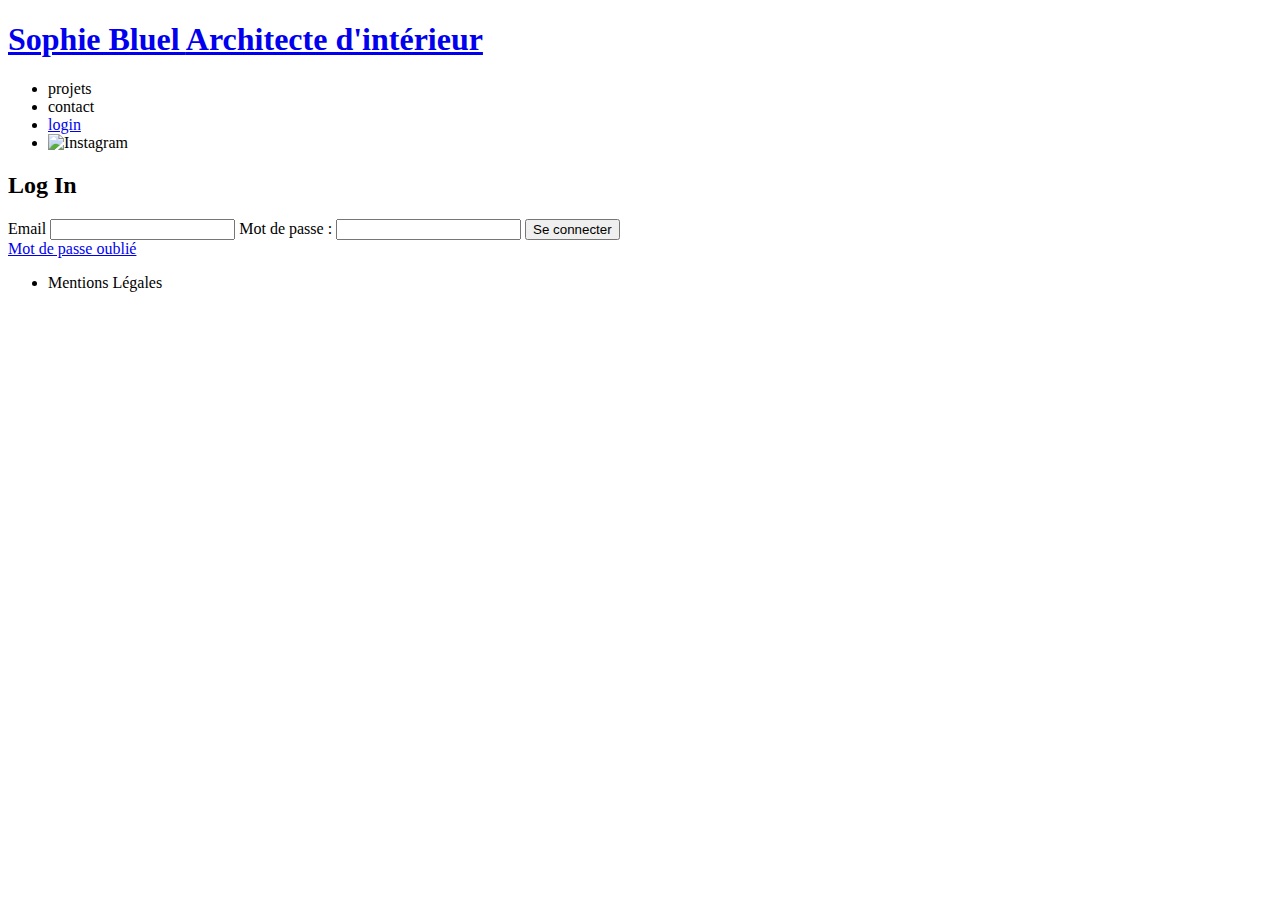
==== FrontEnd/login.html @ ed651d83 "modal first draft" ====
<!DOCTYPE html>
<html lang="en">
<head>
    <meta charset="UTF-8">
	<title>Sophie Bluel - Architecte d'intérieur</title>
	<meta name="viewport" content="width=device-width, initial-scale=1.0">
	<link rel="preconnect" href="https://fonts.googleapis.com">
	<link rel="preconnect" href="https://fonts.gstatic.com" crossorigin>
	<link href="https://fonts.googleapis.com/css2?family=Syne:wght@700;800&family=Work+Sans&display=swap" rel="stylesheet">
	<meta name="description" content="">
	<link rel="stylesheet" href="../assets/style.css">
</head>
<body>
    <header>
        <a href="./index.html">
            <h1>Sophie Bluel <span>Architecte d'intérieur</span></h1>
        </a>
        <nav>
            <ul>
                <li>projets</li>
                <li>contact</li>
                <li><a href="./login.html">login</a></li>
                <li><img src="../assets/icons/instagram.png" alt="Instagram"></li>
            </ul>
        </nav>
    </header>

    <main>
        <section id="login">
            <h2>Log In</h2>
            <form action="#" method="post" id="loginForm">
                <label for="email">Email</label>
                <input type="email" name="email" id="email" required>
                <label for="password">Mot de passe :</label>
                <input type="password" name="password" id="password" required> 
                <input type="submit" value="Se connecter">
            </form>
            <span id="errorMessage"></span>
            <a href="#">Mot de passe oublié</a>
        </section>
    </main>

    <footer>
        <nav>
            <ul>
                <li>Mentions Légales</li>
            </ul>
        </nav>
    </footer>

<script src="../assets/js/login.js"></script>
</body>
</html>
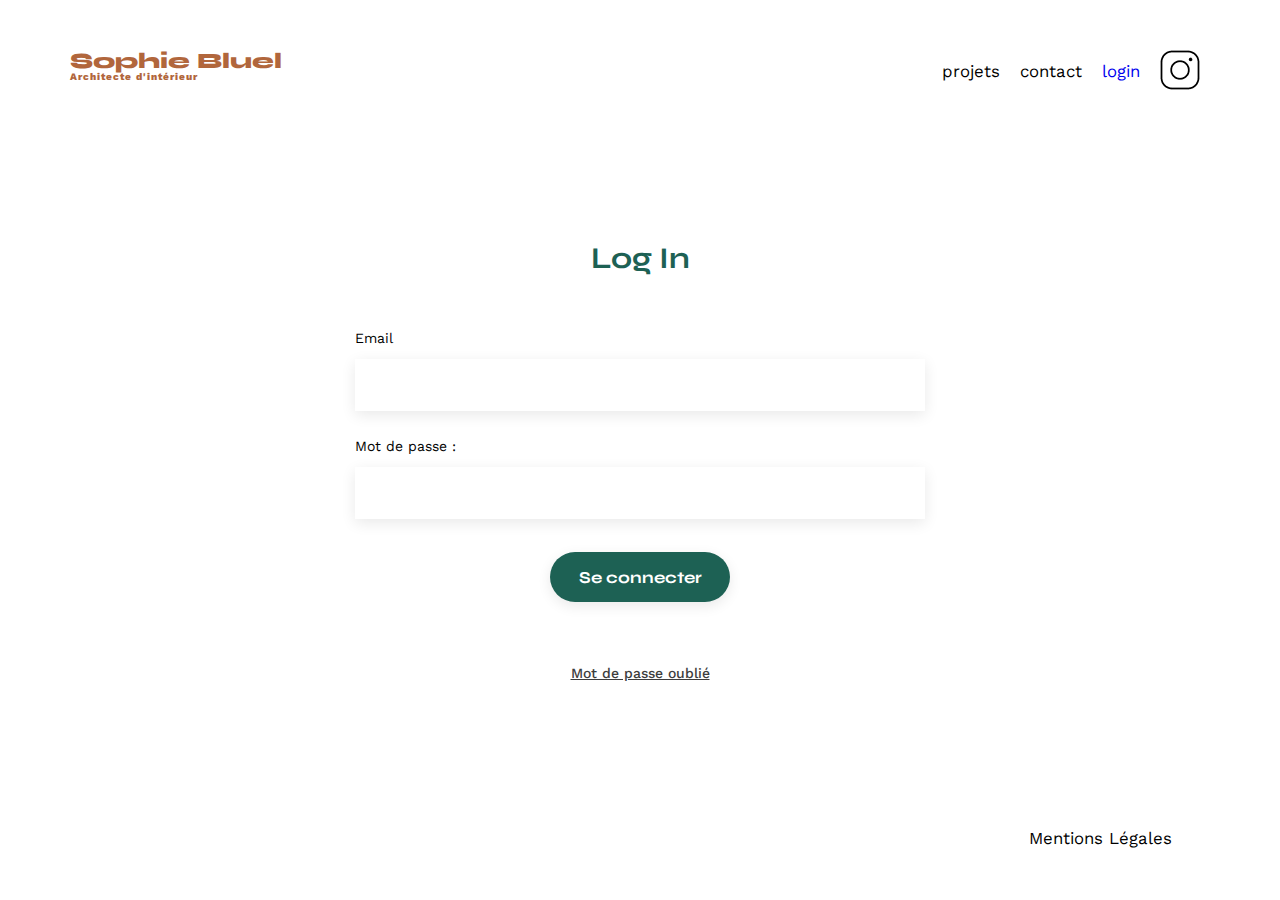
==== commit a2539825: "secure forms" ====
--- a/FrontEnd/login.html
+++ b/FrontEnd/login.html
@@ -8,7 +8,7 @@
 	<link rel="preconnect" href="https://fonts.gstatic.com" crossorigin>
 	<link href="https://fonts.googleapis.com/css2?family=Syne:wght@700;800&family=Work+Sans&display=swap" rel="stylesheet">
 	<meta name="description" content="">
-	<link rel="stylesheet" href="../assets/style.css">
+	<link rel="stylesheet" href="./assets/style.css">
 </head>
 <body>
     <header>
@@ -20,7 +20,7 @@
                 <li>projets</li>
                 <li>contact</li>
                 <li><a href="./login.html">login</a></li>
-                <li><img src="../assets/icons/instagram.png" alt="Instagram"></li>
+                <li><img src="./assets/icons/instagram.png" alt="Instagram"></li>
             </ul>
         </nav>
     </header>
@@ -30,9 +30,9 @@
             <h2>Log In</h2>
             <form action="#" method="post" id="loginForm">
                 <label for="email">Email</label>
-                <input type="email" name="email" id="email" required>
+                <input type="email" name="email" id="email" required maxlength="255">
                 <label for="password">Mot de passe :</label>
-                <input type="password" name="password" id="password" required> 
+                <input type="password" name="password" id="password" required maxlength="50"> 
                 <input type="submit" value="Se connecter">
             </form>
             <span id="errorMessage"></span>
@@ -48,6 +48,6 @@
         </nav>
     </footer>
 
-<script src="../assets/js/login.js"></script>
+<script src="./assets/js/login.js"></script>
 </body>
 </html>--- a/FrontEnd/assets/style.css
+++ b/FrontEnd/assets/style.css
@@ -0,0 +1,532 @@
+/* http://meyerweb.com/eric/tools/css/reset/
+   v2.0 | 20110126
+   License: none (public domain)
+*/
+
+@import url('https://fonts.googleapis.com/css2?family=Work+Sans:wght@400;500&display=swap');
+
+html, body, div, span, applet, object, iframe,
+h1, h2, h3, h4, h5, h6, p, blockquote, pre,
+a, abbr, acronym, address, big, cite, code,
+del, dfn, em, img, ins, kbd, q, s, samp,
+small, strike, strong, sub, sup, tt, var,
+b, u, i, center,
+dl, dt, dd, ol, ul, li,
+fieldset, form, label, legend,
+table, caption, tbody, tfoot, thead, tr, th, td,
+article, aside, canvas, details, embed,
+figure, figcaption, footer, header, hgroup,
+menu, nav, output, ruby, section, summary,
+time, mark, audio, video {
+	margin: 0;
+	padding: 0;
+	border: 0;
+	font-size: 100%;
+	font: inherit;
+	vertical-align: baseline;
+}
+/* HTML5 display-role reset for older browsers */
+article, aside, details, figcaption, figure,
+footer, header, hgroup, menu, nav, section {
+	display: block;
+}
+body {
+	line-height: 1;
+}
+a{
+	text-decoration: none;
+}
+ol, ul {
+	list-style: none;
+}
+blockquote, q {
+	quotes: none;
+}
+blockquote:before, blockquote:after,
+q:before, q:after {
+	content: '';
+	content: none;
+}
+table {
+	border-collapse: collapse;
+	border-spacing: 0;
+}
+/** end reset css**/
+body {
+	max-width: 1140px;
+	margin:auto;
+	font-family: 'Work Sans' ;
+	font-size: 14px;
+}
+header {
+	display: flex;
+	justify-content: space-between;
+	margin: 50px 0
+}
+section {
+	margin: 50px 0
+}
+
+h1{
+	display: flex;
+	flex-direction: column;
+	font-family: 'Syne';
+	font-size: 22px;
+	font-weight: 800;
+	color: #B1663C
+}
+
+h1 > span {
+	font-family: 'Work Sans';
+	font-size:10px;
+	letter-spacing: 0.1em;
+;
+}
+
+h2{
+	font-family: 'Syne';
+	font-weight: 700;
+	font-size: 30px;
+	color: #1D6154
+}
+nav ul {
+	display: flex;
+	align-items: center;
+	list-style-type: none;
+
+}
+nav li {
+	padding: 0 10px;
+	font-size: 1.2em;
+}
+
+li:hover {
+	color: #B1663C;
+}
+#introduction {
+	display: flex;
+	align-items: center;
+}
+#introduction figure {
+	flex: 1
+}
+#introduction img {
+	display: block;
+	margin: auto;
+	width: 80%;
+}
+
+#introduction article {
+	flex: 1
+}
+#introduction h2 {
+	margin-bottom: 1em;
+}
+
+#introduction p {
+	margin-bottom: 0.5em;
+}
+#portfolio h2 {
+	text-align: center;
+	margin-bottom: 1em;
+}
+.gallery {
+	width: 100%;
+	display: grid;
+	grid-template-columns: 1fr 1fr 1fr;
+	grid-column-gap: 20px;
+	grid-row-gap: 20px;
+}
+
+.gallery img {
+	width: 100%;
+
+}
+#contact {
+	width: 50%;
+margin: auto;
+}
+#contact > * {
+	text-align: center;
+
+}
+#contact h2{
+	margin-bottom: 20px;
+}
+#contact form {
+	text-align: left;
+	margin-top:30px;
+	display: flex;
+	flex-direction: column;
+}
+
+#contact input {
+	height: 50px;
+	font-size: 1.2em;
+	border: none;
+	box-shadow: 0px 4px 14px rgba(0, 0, 0, 0.09);
+}
+#contact label {
+	margin: 2em 0 1em 0;
+}
+#contact textarea {
+	border: none;
+	box-shadow: 0px 4px 14px rgba(0, 0, 0, 0.09);
+}
+
+input[type="submit"]{
+	font-family: 'Syne';
+	font-weight: 700;
+	color: white;
+	background-color: #1D6154;
+	margin : 2em auto ;
+	width: 180px;
+	text-align: center;
+	border-radius: 60px ;
+}
+
+footer nav ul {
+	display: flex;
+	justify-content: flex-end;
+	margin: 2em
+}
+
+/* Création des filtres du portfolio */
+.categories{
+	display: flex;
+	justify-content: center;
+	gap: 10px;
+	margin-bottom: 30px;
+}
+
+.category{
+	display: flex;
+	justify-content: center;
+	align-items: center;
+	box-sizing: border-box;
+	margin: 0;
+	color: #1D6154;
+	border: #1D6154 1px solid;
+	border-radius: 60px;
+	height: 37px;
+	min-width: 100px;
+	max-width: 198px;
+	padding: 0 14px 0 14px;
+	font-family: 'Syne';
+	font-size: 16px;
+	font-weight: 700;
+	white-space: nowrap; 
+}
+
+.category:hover{
+	cursor: pointer;
+}
+
+.button-actived{
+	background-color: #1D6154;
+	color: white;
+}
+
+/*Formulaire de Log in */
+#login{
+	width: 50%;
+	margin: auto;
+	margin-top: 150px;
+	margin-bottom: 150px;
+	
+}
+#login > * {
+	text-align: center;
+
+}
+#login h2{
+	margin-bottom: 20px;
+}
+#login form {
+	text-align: left;
+	margin-top:30px;
+	display: flex;
+	flex-direction: column;
+}
+
+#login input {
+	height: 50px;
+	font-size: 1.2em;
+	border: none;
+	box-shadow: 0px 4px 14px rgba(0, 0, 0, 0.09);
+}
+#login label {
+	margin: 2em 0 1em 0;
+}
+
+#login a{
+	display: flex;
+	justify-content: center;
+	margin: auto;
+	font-family: 'Work Sans';
+	font-size: 14px;
+	font-weight: 500;
+	text-decoration: underline;
+	color: #3D3D3D;
+}
+
+
+
+#errorMessage{
+	display: flex;
+	justify-content: center;
+	margin-bottom: 30px;
+	color: red;
+	font-size: 16px;
+}
+
+
+/* Bandeau noir d'édition */
+.edit-mode {
+	position: absolute;
+	top: 0px;
+	left: 0;
+	right: 0;
+	width: 100%;
+	height: 59px;
+	background-color: black;
+	display: flex;
+	justify-content: center;
+	align-items: center;
+	gap: 10px;
+}
+
+.edit-mode i {
+	color: white;
+}
+
+.edit-mode p {
+	color: white;
+}
+
+
+/* Bouton modifier */
+.gallery-title--edit{
+	display: flex;
+	justify-content: center;
+	align-items: center;
+	gap: 25px;
+}
+
+.gallery-title--edit span{
+	display: flex;
+	gap: 10px;
+	color : black;
+	font-family: 'Work sans';
+	font-size: 16px;
+	font-weight: 400;
+	cursor: pointer;
+}
+
+
+
+/* Fenêtre modale */
+.modal{
+    position: fixed;
+    display: flex;
+    align-items: center;
+    justify-content: center;
+	gap: 50px;
+    top: 0;
+    left: 0;
+    width: 100%;
+    height: 100%;
+    background: rgba(0, 0, 0, 0.3);
+}
+
+.modal-content{
+	position: relative;
+    width: 630px;
+    max-width: calc(100vh - 20px);
+    max-height: calc(100vh - 20px);
+    background-color: #fff;
+	border-radius: 10px;
+}
+
+
+.close-button{
+	position: absolute;
+	top: 15px;
+	right: 15px;
+	font-size: 24px;
+	font-weight: 500;
+	cursor: pointer;
+}
+
+.arrow-left{
+	position: absolute;
+	top: 15px;
+	left: 15px;
+	font-size: 18px;
+}
+
+.modal-title{
+	text-align: center;
+	font-family: 'Work Sans';
+	font-weight: 500;
+	font-size: 26px;
+	color: black;
+	margin-bottom: 30px;
+}
+
+.modal-container{
+	display: flex;
+	flex-direction: column;
+	margin: 50px 75px;
+}
+
+.modal-gallery{
+	width: 100%;
+	display: grid;
+	grid-template-columns: 1fr 1fr 1fr 1fr 1fr;
+	grid-column-gap: 15px;
+	grid-row-gap: 15px;
+}
+
+.modal-gallery img {
+	width: 100%;
+}
+
+.modal-gallery figure{
+	position :relative;
+}
+
+.icon-delete{
+	position: absolute;
+	top: 5px;
+	right: 5px;
+	display: flex;
+	justify-content: center;
+	align-items: center;
+	height: 17px;
+	width: 17px;
+	font-size: 10px;
+	color: white;
+	background-color: black;
+	border-radius: 2px;
+}
+
+
+.modal-footer{
+	display: flex;
+	flex-direction: column;
+	justify-content: center;
+	align-items: center;
+	gap: 15px;
+}
+
+.modal-button--addProject{
+	border-style: none;
+	background-color: #1D6154;
+	color: white;
+	height: 36px;
+	width: 237px;
+	border-radius: 60px;
+}
+
+
+
+
+/* Modale du formulaire */
+.modal-form{
+	box-sizing: border-box;
+	width: 100%;
+	display: flex;
+	flex-direction: column;
+}
+
+.add-picture{
+	display: flex;
+	flex-direction: column;
+	justify-content: center;
+	align-items: center;
+	gap: 10px;
+	background-color: #E8F1F6;
+	height: 169px;
+}
+
+.add-picture i{
+	font-size: 58px;
+	font-weight: 100;
+}
+
+.add-picture .add-picture--label{
+	margin: 0;
+	display: flex;
+	justify-content: center;
+	align-items: center;
+	width: 40%;
+	height: 36px;
+	font-family: 'Work Sans';
+	font-weight: 600;
+	background-color: #CBD6DC;
+	color: #306685;
+	border-radius: 50px;
+	border: none;
+}
+
+.image-preview{
+	height: 100%;
+	width: 40%;
+	object-fit: cover;
+}
+
+.modal-form label{
+	margin: 2em 0 1em 0;
+	font-weight: 500;
+}
+
+.modal-form select{
+	height: 50px;
+	margin-bottom: 20px;
+	border-bottom: #B3B3B3 1px solid;
+	border: none;
+	box-shadow: 0px 4px 14px rgba(0, 0, 0, 0.09);
+}
+
+.modal-form input {
+	box-sizing: border-box;
+	height: 50px;
+	font-size: 1.2em;
+	border: none;
+	box-shadow: 0px 4px 14px rgba(0, 0, 0, 0.09);
+}
+
+.modal-border{
+	background-color: #B3B3B3;
+	height: 1px;
+	margin: 40px 0;
+}
+
+
+.add-project--validation{
+	width: 50%;
+	margin: auto;
+	height: 36px;
+	background-color: #A7A7A7;
+	color: white;
+	border: none;
+	border-radius: 60px;
+}
+
+.add-project--validation.completed-form{
+	background-color: #1D6154;
+}
+
+.hidden{
+	display: none;
+}
+
+.errorMessage{
+	display: flex;
+	justify-content: center;
+	margin-top: 30px;
+	color: red;
+	font-size: 14px;
+	font-weight: 500;
+}